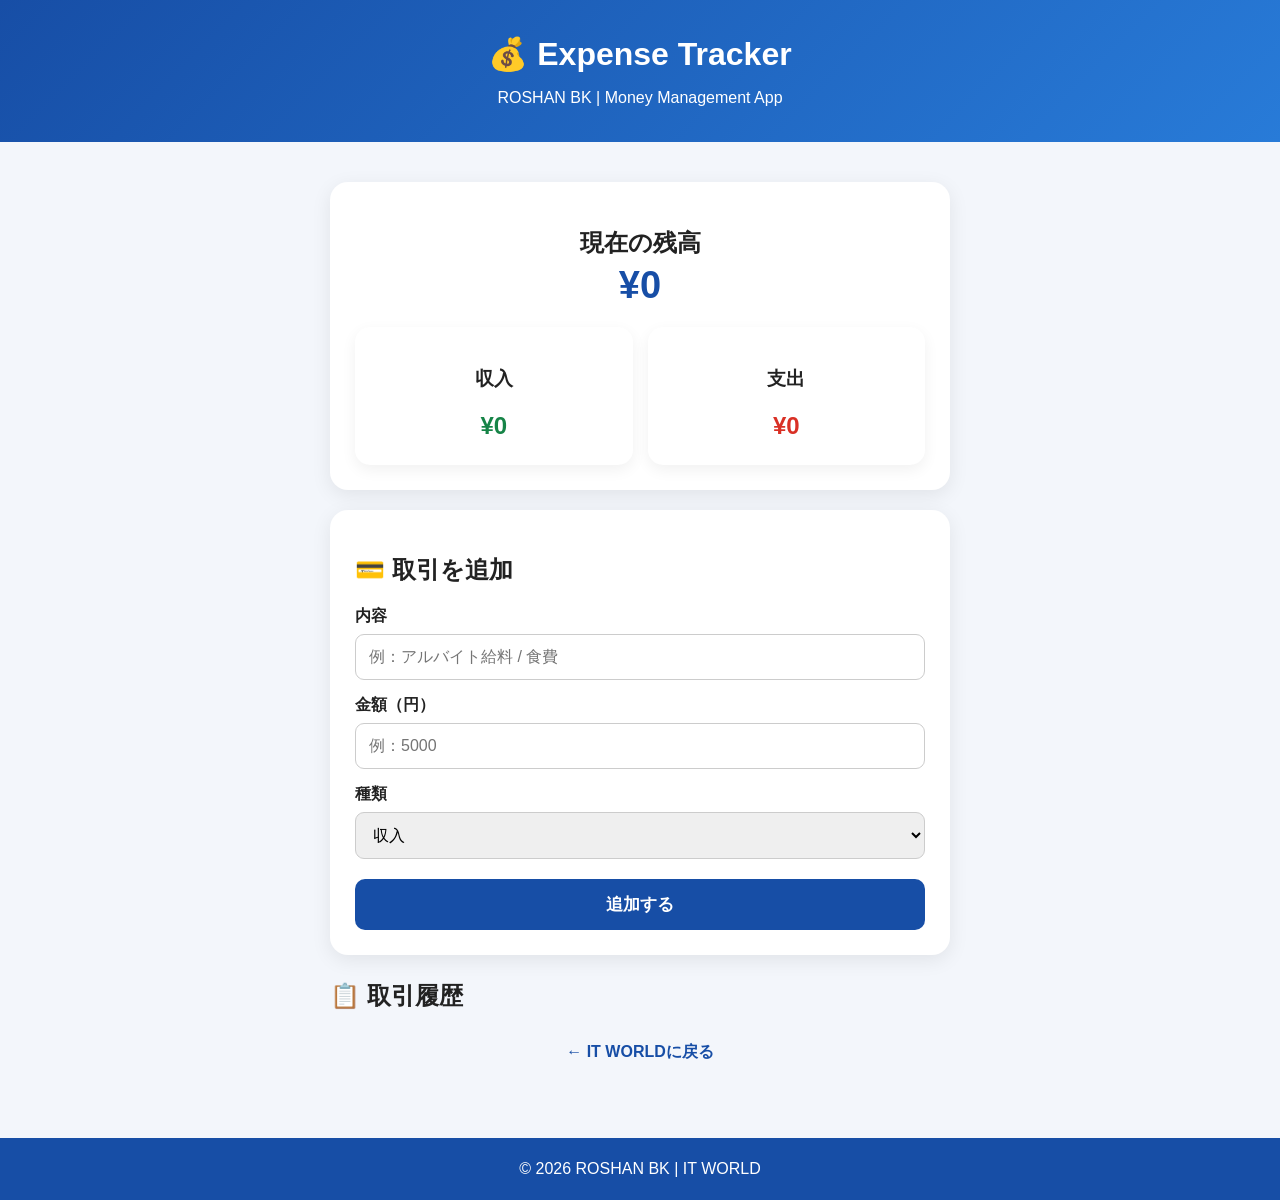
==== expense-tracker.html @ beede7c8 "Create expense-tracker.html" ====
<!DOCTYPE html>
<html lang="ja">
<head>
<meta charset="UTF-8">
<meta name="viewport" content="width=device-width, initial-scale=1.0">

<title>Expense Tracker | ROSHAN BK</title>

<style>
* {
    box-sizing: border-box;
}

body {
    margin: 0;
    font-family: Arial, sans-serif;
    background: #f3f6fb;
    color: #222;
}

header {
    background: linear-gradient(135deg, #174ea6, #287bd8);
    color: white;
    text-align: center;
    padding: 35px 15px;
}

header h1 {
    margin: 0;
    font-size: 32px;
}

header p {
    margin-bottom: 0;
}

.container {
    max-width: 650px;
    margin: 25px auto;
    padding: 15px;
}

.balance-card {
    background: white;
    padding: 25px;
    border-radius: 18px;
    text-align: center;
    box-shadow: 0 5px 20px rgba(0,0,0,0.08);
}

.balance-card h2 {
    margin-bottom: 5px;
}

#balance {
    font-size: 38px;
    font-weight: bold;
    color: #174ea6;
}

.summary {
    display: grid;
    grid-template-columns: 1fr 1fr;
    gap: 15px;
    margin-top: 20px;
}

.summary-box {
    background: white;
    padding: 20px 10px;
    border-radius: 15px;
    text-align: center;
    box-shadow: 0 5px 15px rgba(0,0,0,0.06);
}

.income {
    color: #168447;
}

.expense {
    color: #d93025;
}

.form-card {
    background: white;
    margin-top: 20px;
    padding: 25px;
    border-radius: 18px;
    box-shadow: 0 5px 20px rgba(0,0,0,0.08);
}

label {
    display: block;
    margin-top: 15px;
    margin-bottom: 7px;
    font-weight: bold;
}

input,
select {
    width: 100%;
    padding: 13px;
    border: 1px solid #ccc;
    border-radius: 9px;
    font-size: 16px;
}

button {
    width: 100%;
    margin-top: 20px;
    padding: 14px;
    border: none;
    border-radius: 10px;
    background: #174ea6;
    color: white;
    font-size: 17px;
    font-weight: bold;
    cursor: pointer;
}

button:hover {
    opacity: 0.9;
}

.history {
    margin-top: 25px;
}

.transaction {
    background: white;
    margin-bottom: 10px;
    padding: 15px;
    border-radius: 12px;
    display: flex;
    align-items: center;
    justify-content: space-between;
    box-shadow: 0 3px 10px rgba(0,0,0,0.06);
}

.transaction-info {
    flex: 1;
}

.transaction-info strong {
    display: block;
}

.transaction-info small {
    color: #777;
}

.amount-income {
    color: #168447;
    font-weight: bold;
}

.amount-expense {
    color: #d93025;
    font-weight: bold;
}

.delete-btn {
    width: auto;
    margin: 0 0 0 12px;
    padding: 7px 10px;
    background: #d93025;
}

.back {
    display: block;
    text-align: center;
    margin: 30px 0;
    text-decoration: none;
    color: #174ea6;
    font-weight: bold;
}

footer {
    background: #174ea6;
    color: white;
    text-align: center;
    padding: 22px;
    margin-top: 30px;
}

@media(max-width:600px) {
    header h1 {
        font-size: 27px;
    }

    #balance {
        font-size: 32px;
    }
}
</style>
</head>

<body>

<header>
    <h1>💰 Expense Tracker</h1>
    <p>ROSHAN BK | Money Management App</p>
</header>

<div class="container">

    <div class="balance-card">
        <h2>現在の残高</h2>
        <div id="balance">¥0</div>

        <div class="summary">
            <div class="summary-box">
                <h3>収入</h3>
                <h2 class="income" id="income">¥0</h2>
            </div>

            <div class="summary-box">
                <h3>支出</h3>
                <h2 class="expense" id="expense">¥0</h2>
            </div>
        </div>
    </div>

    <div class="form-card">

        <h2>💳 取引を追加</h2>

        <label>内容</label>
        <input
            type="text"
            id="description"
            placeholder="例：アルバイト給料 / 食費">

        <label>金額（円）</label>
        <input
            type="number"
            id="amount"
            min="1"
            placeholder="例：5000">

        <label>種類</label>

        <select id="type">
            <option value="income">収入</option>
            <option value="expense">支出</option>
        </select>

        <button onclick="addTransaction()">
            追加する
        </button>

    </div>

    <div class="history">

        <h2>📋 取引履歴</h2>

        <div id="transactionList"></div>

    </div>

    <a href="index.html" class="back">
        ← IT WORLDに戻る
    </a>

</div>

<footer>
    © 2026 ROSHAN BK | IT WORLD
</footer>

<script>

let transactions =
JSON.parse(localStorage.getItem("transactions")) || [];

function saveData() {
    localStorage.setItem(
        "transactions",
        JSON.stringify(transactions)
    );
}

function addTransaction() {

    const description =
        document.getElementById("description").value.trim();

    const amount =
        Number(document.getElementById("amount").
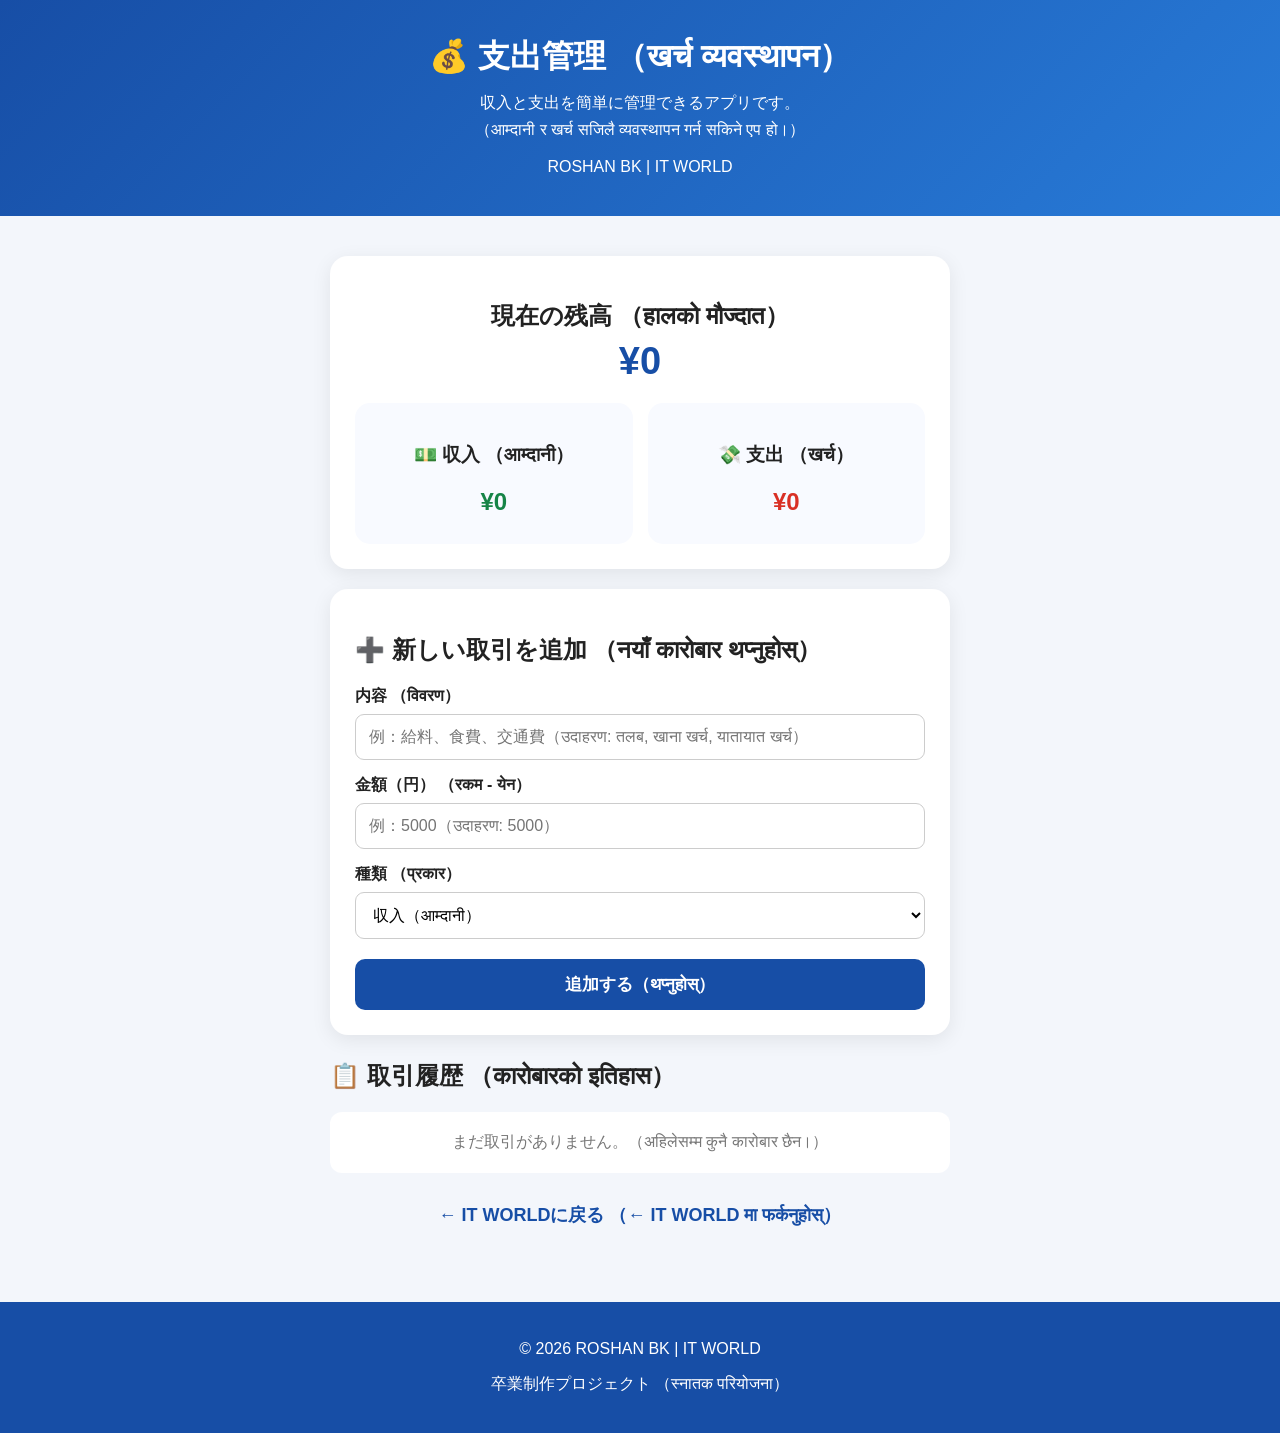
==== commit c50827e6: "Localize expense tracker to Japanese and Nepali Updated the HTML structure and text for the expense " ====
--- a/expense-tracker.html
+++ b/expense-tracker.html
@@ -1,290 +1,675 @@
 <!DOCTYPE html>
 <html lang="ja">
 <head>
-<meta charset="UTF-8">
-<meta name="viewport" content="width=device-width, initial-scale=1.0">
-
-<title>Expense Tracker | ROSHAN BK</title>
-
-<style>
-* {
-    box-sizing: border-box;
-}
-
-body {
-    margin: 0;
-    font-family: Arial, sans-serif;
-    background: #f3f6fb;
-    color: #222;
-}
-
-header {
-    background: linear-gradient(135deg, #174ea6, #287bd8);
-    color: white;
-    text-align: center;
-    padding: 35px 15px;
-}
-
-header h1 {
-    margin: 0;
-    font-size: 32px;
-}
-
-header p {
-    margin-bottom: 0;
-}
-
-.container {
-    max-width: 650px;
-    margin: 25px auto;
-    padding: 15px;
-}
-
-.balance-card {
-    background: white;
-    padding: 25px;
-    border-radius: 18px;
-    text-align: center;
-    box-shadow: 0 5px 20px rgba(0,0,0,0.08);
-}
-
-.balance-card h2 {
-    margin-bottom: 5px;
-}
-
-#balance {
-    font-size: 38px;
-    font-weight: bold;
-    color: #174ea6;
-}
-
-.summary {
-    display: grid;
-    grid-template-columns: 1fr 1fr;
-    gap: 15px;
-    margin-top: 20px;
-}
-
-.summary-box {
-    background: white;
-    padding: 20px 10px;
-    border-radius: 15px;
-    text-align: center;
-    box-shadow: 0 5px 15px rgba(0,0,0,0.06);
-}
-
-.income {
-    color: #168447;
-}
-
-.expense {
-    color: #d93025;
-}
-
-.form-card {
-    background: white;
-    margin-top: 20px;
-    padding: 25px;
-    border-radius: 18px;
-    box-shadow: 0 5px 20px rgba(0,0,0,0.08);
-}
-
-label {
-    display: block;
-    margin-top: 15px;
-    margin-bottom: 7px;
-    font-weight: bold;
-}
-
-input,
-select {
-    width: 100%;
-    padding: 13px;
-    border: 1px solid #ccc;
-    border-radius: 9px;
-    font-size: 16px;
-}
-
-button {
-    width: 100%;
-    margin-top: 20px;
-    padding: 14px;
-    border: none;
-    border-radius: 10px;
-    background: #174ea6;
-    color: white;
-    font-size: 17px;
-    font-weight: bold;
-    cursor: pointer;
-}
-
-button:hover {
-    opacity: 0.9;
-}
-
-.history {
-    margin-top: 25px;
-}
-
-.transaction {
-    background: white;
-    margin-bottom: 10px;
-    padding: 15px;
-    border-radius: 12px;
-    display: flex;
-    align-items: center;
-    justify-content: space-between;
-    box-shadow: 0 3px 10px rgba(0,0,0,0.06);
-}
-
-.transaction-info {
-    flex: 1;
-}
-
-.transaction-info strong {
-    display: block;
-}
-
-.transaction-info small {
-    color: #777;
-}
-
-.amount-income {
-    color: #168447;
-    font-weight: bold;
-}
-
-.amount-expense {
-    color: #d93025;
-    font-weight: bold;
-}
-
-.delete-btn {
-    width: auto;
-    margin: 0 0 0 12px;
-    padding: 7px 10px;
-    background: #d93025;
-}
-
-.back {
-    display: block;
-    text-align: center;
-    margin: 30px 0;
-    text-decoration: none;
-    color: #174ea6;
-    font-weight: bold;
-}
-
-footer {
-    background: #174ea6;
-    color: white;
-    text-align: center;
-    padding: 22px;
-    margin-top: 30px;
-}
-
-@media(max-width:600px) {
-    header h1 {
-        font-size: 27px;
-    }
-
-    #balance {
-        font-size: 32px;
-    }
-}
-</style>
+    <meta charset="UTF-8">
+    <meta name="viewport" content="width=device-width, initial-scale=1.0">
+
+    <title>支出管理（खर्च व्यवस्थापन）| ROSHAN BK</title>
+
+    <style>
+        * {
+            box-sizing: border-box;
+        }
+
+        body {
+            margin: 0;
+            font-family: Arial, "Noto Sans JP", sans-serif;
+            background: #f3f6fb;
+            color: #222;
+        }
+
+        header {
+            background: linear-gradient(135deg, #174ea6, #287bd8);
+            color: white;
+            text-align: center;
+            padding: 35px 15px;
+        }
+
+        header h1 {
+            margin: 0;
+            font-size: 32px;
+        }
+
+        header p {
+            margin: 10px 0 0;
+            line-height: 1.7;
+        }
+
+        .container {
+            max-width: 650px;
+            margin: 25px auto;
+            padding: 15px;
+        }
+
+        .balance-card {
+            background: white;
+            padding: 25px;
+            border-radius: 18px;
+            text-align: center;
+            box-shadow: 0 5px 20px rgba(0,0,0,0.08);
+        }
+
+        .balance-card h2 {
+            margin-bottom: 8px;
+        }
+
+        #balance {
+            font-size: 38px;
+            font-weight: bold;
+            color: #174ea6;
+        }
+
+        .summary {
+            display: grid;
+            grid-template-columns: 1fr 1fr;
+            gap: 15px;
+            margin-top: 20px;
+        }
+
+        .summary-box {
+            background: #f8faff;
+            padding: 20px 10px;
+            border-radius: 15px;
+        }
+
+        .income {
+            color: #168447;
+        }
+
+        .expense {
+            color: #d93025;
+        }
+
+        .form-card {
+            background: white;
+            margin-top: 20px;
+            padding: 25px;
+            border-radius: 18px;
+            box-shadow: 0 5px 20px rgba(0,0,0,0.08);
+        }
+
+        label {
+            display: block;
+            margin-top: 15px;
+            margin-bottom: 7px;
+            font-weight: bold;
+        }
+
+        input,
+        select {
+            width: 100%;
+            padding: 13px;
+            border: 1px solid #ccc;
+            border-radius: 9px;
+            font-size: 16px;
+            background: white;
+        }
+
+        .add-button {
+            width: 100%;
+            margin-top: 20px;
+            padding: 14px;
+            border: none;
+            border-radius: 10px;
+            background: #174ea6;
+            color: white;
+            font-size: 17px;
+            font-weight: bold;
+            cursor: pointer;
+        }
+
+        .add-button:hover {
+            opacity: 0.9;
+        }
+
+        .history {
+            margin-top: 25px;
+        }
+
+        .transaction {
+            background: white;
+            margin-bottom: 10px;
+            padding: 15px;
+            border-radius: 12px;
+            display: flex;
+            align-items: center;
+            gap: 10px;
+            box-shadow: 0 3px 10px rgba(0,0,0,0.06);
+        }
+
+        .transaction-info {
+            flex: 1;
+            min-width: 0;
+        }
+
+        .transaction-info strong {
+            display: block;
+            word-break: break-word;
+        }
+
+        .transaction-info small {
+            color: #777;
+        }
+
+        .amount-income {
+            color: #168447;
+            font-weight: bold;
+        }
+
+        .amount-expense {
+            color: #d93025;
+            font-weight: bold;
+        }
+
+        .delete-btn {
+            border: none;
+            border-radius: 7px;
+            padding: 7px 9px;
+            background: #d93025;
+            color: white;
+            cursor: pointer;
+        }
+
+        .empty-message {
+            background: white;
+            padding: 20px;
+            text-align: center;
+            border-radius: 12px;
+            color: #777;
+        }
+
+        .back {
+            display: block;
+            text-align: center;
+            margin: 30px 0;
+            text-decoration: none;
+            color: #174ea6;
+            font-weight: bold;
+            font-size: 18px;
+        }
+
+        footer {
+            background: #174ea6;
+            color: white;
+            text-align: center;
+            padding: 22px;
+            margin-top: 30px;
+        }
+
+        @media (max-width: 600px) {
+            header h1 {
+                font-size: 26px;
+            }
+
+            #balance {
+                font-size: 32px;
+            }
+
+            .container {
+                padding: 10px;
+            }
+
+            .summary {
+                gap: 10px;
+            }
+
+            .summary-box {
+                padding: 15px 5px;
+            }
+
+            .summary-box h3 {
+                font-size: 15px;
+            }
+
+            .transaction {
+                flex-wrap: wrap;
+            }
+        }
+    </style>
 </head>
 
 <body>
 
 <header>
-    <h1>💰 Expense Tracker</h1>
-    <p>ROSHAN BK | Money Management App</p>
+    <h1>
+        💰 支出管理
+        （खर्च व्यवस्थापन）
+    </h1>
+
+    <p>
+        収入と支出を簡単に管理できるアプリです。<br>
+        （आम्दानी र खर्च सजिलै व्यवस्थापन गर्न सकिने एप हो।）
+    </p>
+
+    <p>ROSHAN BK | IT WORLD</p>
 </header>
 
-<div class="container">
-
-    <div class="balance-card">
-        <h2>現在の残高</h2>
+
+<main class="container">
+
+    <!-- Balance -->
+    <section class="balance-card">
+
+        <h2>
+            現在の残高
+            （हालको मौज्दात）
+        </h2>
+
         <div id="balance">¥0</div>
 
+
         <div class="summary">
+
             <div class="summary-box">
-                <h3>収入</h3>
-                <h2 class="income" id="income">¥0</h2>
+                <h3>
+                    💵 収入
+                    （आम्दानी）
+                </h3>
+
+                <h2 class="income" id="income">
+                    ¥0
+                </h2>
             </div>
 
+
             <div class="summary-box">
-                <h3>支出</h3>
-                <h2 class="expense" id="expense">¥0</h2>
+                <h3>
+                    💸 支出
+                    （खर्च）
+                </h3>
+
+                <h2 class="expense" id="expense">
+                    ¥0
+                </h2>
             </div>
+
         </div>
-    </div>
-
-    <div class="form-card">
-
-        <h2>💳 取引を追加</h2>
-
-        <label>内容</label>
+
+    </section>
+
+
+    <!-- Add Transaction -->
+    <section class="form-card">
+
+        <h2>
+            ➕ 新しい取引を追加
+            （नयाँ कारोबार थप्नुहोस्）
+        </h2>
+
+
+        <label for="description">
+            内容
+            （विवरण）
+        </label>
+
         <input
             type="text"
             id="description"
-            placeholder="例：アルバイト給料 / 食費">
-
-        <label>金額（円）</label>
+            placeholder="例：給料、食費、交通費（उदाहरण: तलब, खाना खर्च, यातायात खर्च）"
+        >
+
+
+        <label for="amount">
+            金額（円）
+            （रकम - येन）
+        </label>
+
         <input
             type="number"
             id="amount"
             min="1"
-            placeholder="例：5000">
-
-        <label>種類</label>
+            placeholder="例：5000（उदाहरण: 5000）"
+        >
+
+
+        <label for="type">
+            種類
+            （प्रकार）
+        </label>
 
         <select id="type">
-            <option value="income">収入</option>
-            <option value="expense">支出</option>
+
+            <option value="income">
+                収入（आम्दानी）
+            </option>
+
+            <option value="expense">
+                支出（खर्च）
+            </option>
+
         </select>
 
-        <button onclick="addTransaction()">
-            追加する
+
+        <button
+            type="button"
+            class="add-button"
+            onclick="addTransaction()"
+        >
+            追加する（थप्नुहोस्）
         </button>
 
-    </div>
-
-    <div class="history">
-
-        <h2>📋 取引履歴</h2>
+    </section>
+
+
+    <!-- History -->
+    <section class="history">
+
+        <h2>
+            📋 取引履歴
+            （कारोबारको इतिहास）
+        </h2>
 
         <div id="transactionList"></div>
 
-    </div>
+    </section>
+
 
     <a href="index.html" class="back">
         ← IT WORLDに戻る
+        （← IT WORLD मा फर्कनुहोस्）
     </a>
 
-</div>
+</main>
+
 
 <footer>
-    © 2026 ROSHAN BK | IT WORLD
+    <p>© 2026 ROSHAN BK | IT WORLD</p>
+
+    <p>
+        卒業制作プロジェクト
+        （स्नातक परियोजना）
+    </p>
 </footer>
 
+
 <script>
 
-let transactions =
-JSON.parse(localStorage.getItem("transactions")) || [];
-
-function saveData() {
-    localStorage.setItem(
-        "transactions",
-        JSON.stringify(transactions)
-    );
-}
-
-function addTransaction() {
-
-    const description =
-        document.getElementById("description").value.trim();
-
-    const amount =
-        Number(document.getElementById("amount").
+    // 保存されたデータを読み込む
+    // (सेभ गरिएको डाटा लोड गर्ने)
+    let transactions =
+        JSON.parse(localStorage.getItem("transactions")) || [];
+
+
+    // データを保存する
+    // (डाटा सेभ गर्ने)
+    function saveData() {
+
+        localStorage.setItem(
+            "transactions",
+            JSON.stringify(transactions)
+        );
+
+    }
+
+
+    // 新しい取引を追加する
+    // (नयाँ कारोबार थप्ने)
+    function addTransaction() {
+
+        const description =
+            document
+                .getElementById("description")
+                .value
+                .trim();
+
+
+        const amount =
+            Number(
+                document
+                    .getElementById("amount")
+                    .value
+            );
+
+
+        const type =
+            document
+                .getElementById("type")
+                .value;
+
+
+        // 入力チェック
+        // (भरेको जानकारी जाँच गर्ने)
+        if (description === "" || amount <= 0) {
+
+            alert(
+                "内容と金額を正しく入力してください。\n" +
+                "（कृपया विवरण र रकम सही रूपमा भर्नुहोस्।）"
+            );
+
+            return;
+        }
+
+
+        const transaction = {
+
+            id: Date.now(),
+
+            description: description,
+
+            amount: amount,
+
+            type: type,
+
+            date: new Date().toLocaleDateString("ja-JP")
+
+        };
+
+
+        transactions.push(transaction);
+
+
+        saveData();
+
+        updateApp();
+
+
+        // 入力欄を空にする
+        // (इनपुट खाली गर्ने)
+        document
+            .getElementById("description")
+            .value = "";
+
+
+        document
+            .getElementById("amount")
+            .value = "";
+
+    }
+
+
+    // 取引を削除する
+    // (कारोबार हटाउने)
+    function deleteTransaction(id) {
+
+        const answer = confirm(
+            "この取引を削除しますか？\n" +
+            "（के तपाईं यो कारोबार हटाउन चाहनुहुन्छ?）"
+        );
+
+
+        if (!answer) {
+            return;
+        }
+
+
+        transactions =
+            transactions.filter(
+                item => item.id !== id
+            );
+
+
+        saveData();
+
+        updateApp();
+
+    }
+
+
+    // 画面を更新する
+    // (स्क्रिन अपडेट गर्ने)
+    function updateApp() {
+
+        const list =
+            document.getElementById("transactionList");
+
+
+        list.innerHTML = "";
+
+
+        let totalIncome = 0;
+        let totalExpense = 0;
+
+
+        // データがない場合
+        // (कुनै डाटा नभएको अवस्थामा)
+        if (transactions.length === 0) {
+
+            const empty =
+                document.createElement("div");
+
+
+            empty.className = "empty-message";
+
+
+            empty.textContent =
+                "まだ取引がありません。（अहिलेसम्म कुनै कारोबार छैन।）";
+
+
+            list.appendChild(empty);
+
+        }
+
+
+        transactions.forEach(item => {
+
+
+            if (item.type === "income") {
+
+                totalIncome += item.amount;
+
+            } else {
+
+                totalExpense += item.amount;
+
+            }
+
+
+            const div =
+                document.createElement("div");
+
+
+            div.className = "transaction";
+
+
+            const info =
+                document.createElement("div");
+
+
+            info.className =
+                "transaction-info";
+
+
+            const title =
+                document.createElement("strong");
+
+
+            title.textContent =
+                item.description;
+
+
+            const date =
+                document.createElement("small");
+
+
+            date.textContent =
+                "日付（मिति）: " + item.date;
+
+
+            info.appendChild(title);
+
+            info.appendChild(date);
+
+
+            const amountText =
+                document.createElement("span");
+
+
+            amountText.className =
+                item.type === "income"
+                    ? "amount-income"
+                    : "amount-expense";
+
+
+            amountText.textContent =
+                (item.type === "income" ? "+" : "-")
+                +
+                "¥"
+                +
+                item.amount.toLocaleString();
+
+
+            const deleteButton =
+                document.createElement("button");
+
+
+            deleteButton.className =
+                "delete-btn";
+
+
+            deleteButton.textContent =
+                "削除（हटाउनुहोस्）";
+
+
+            deleteButton.onclick =
+                function () {
+
+                    deleteTransaction(item.id);
+
+                };
+
+
+            div.appendChild(info);
+
+            div.appendChild(amountText);
+
+            div.appendChild(deleteButton);
+
+            list.appendChild(div);
+
+        });
+
+
+        // 残高を計算する
+        // (मौज्दात गणना गर्ने)
+        const balance =
+            totalIncome - totalExpense;
+
+
+        document
+            .getElementById("income")
+            .textContent =
+            "¥" + totalIncome.toLocaleString();
+
+
+        document
+            .getElementById("expense")
+            .textContent =
+            "¥" + totalExpense.toLocaleString();
+
+
+        document
+            .getElementById("balance")
+            .textContent =
+            "¥" + balance.toLocaleString();
+
+    }
+
+
+    // ページを開いた時に表示する
+    // (पेज खोल्दा डाटा देखाउने)
+    updateApp();
+
+</script>
+
+</body>
+</html>
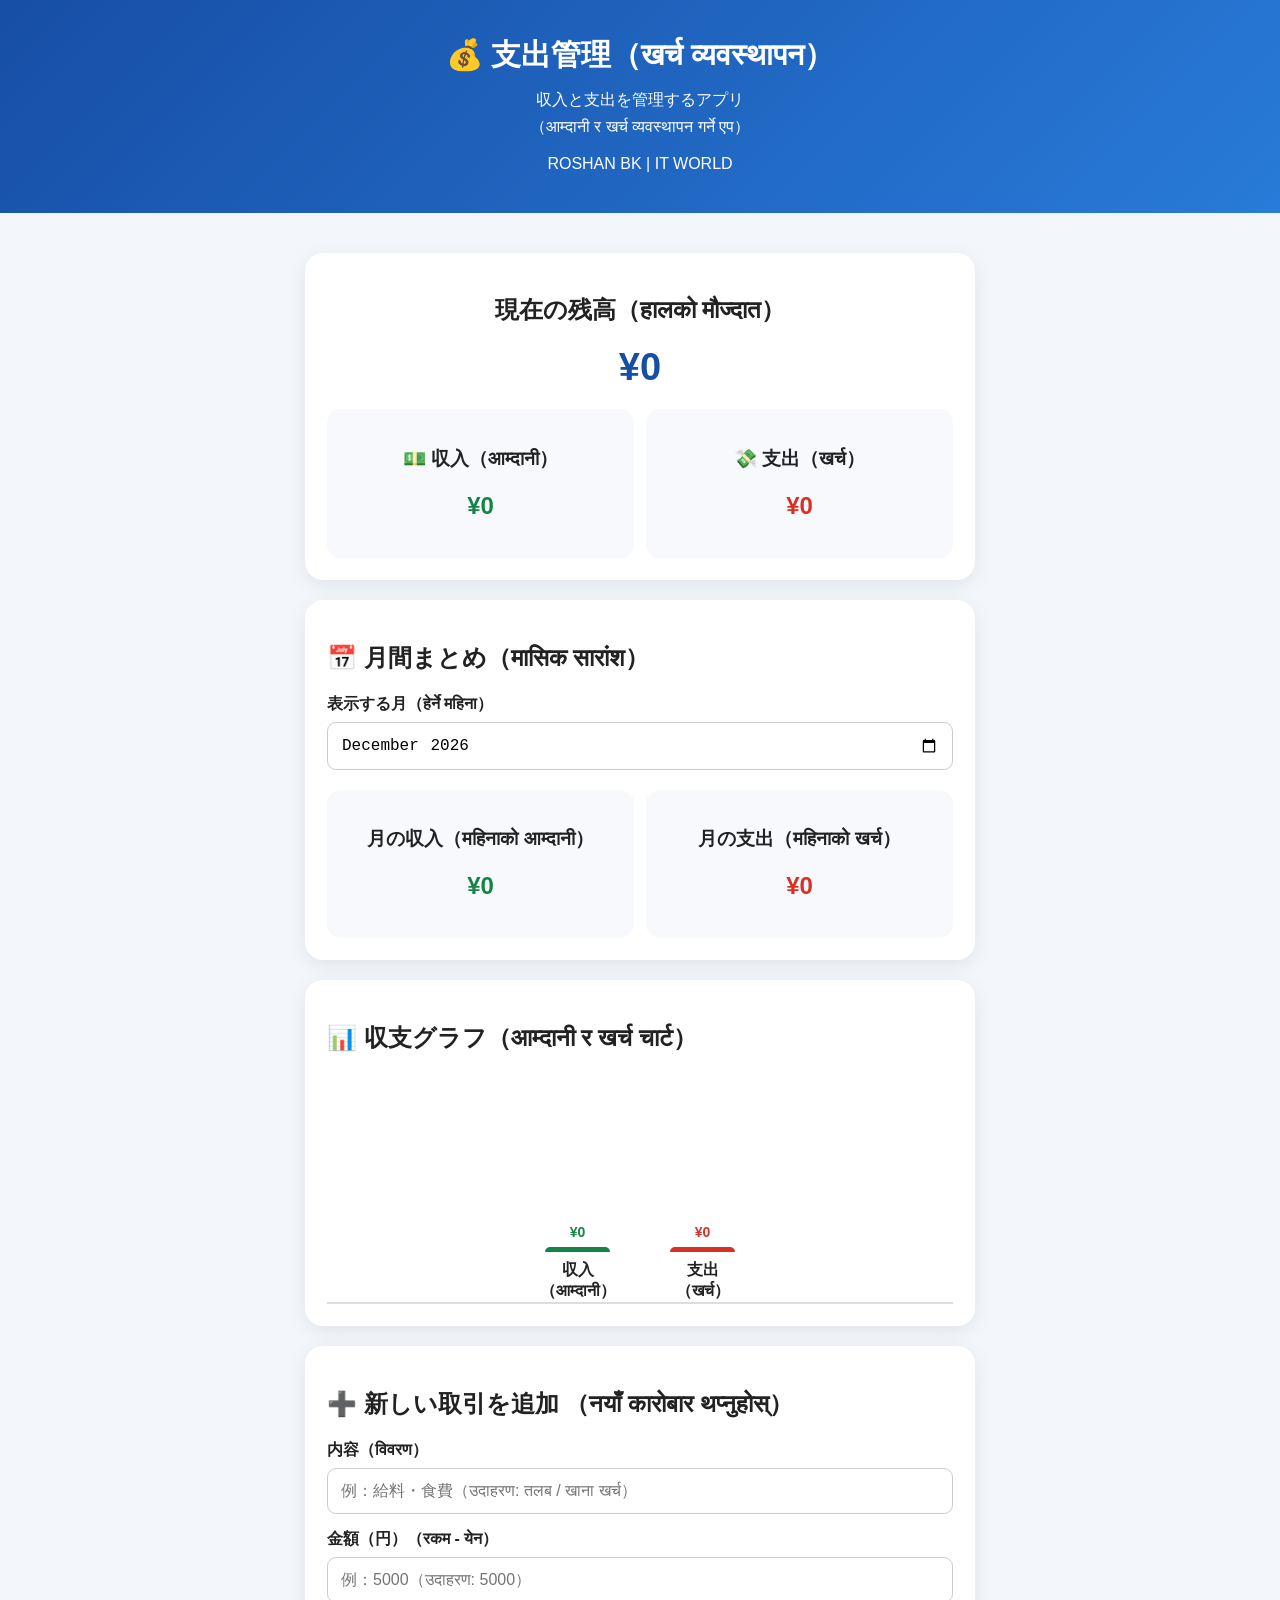
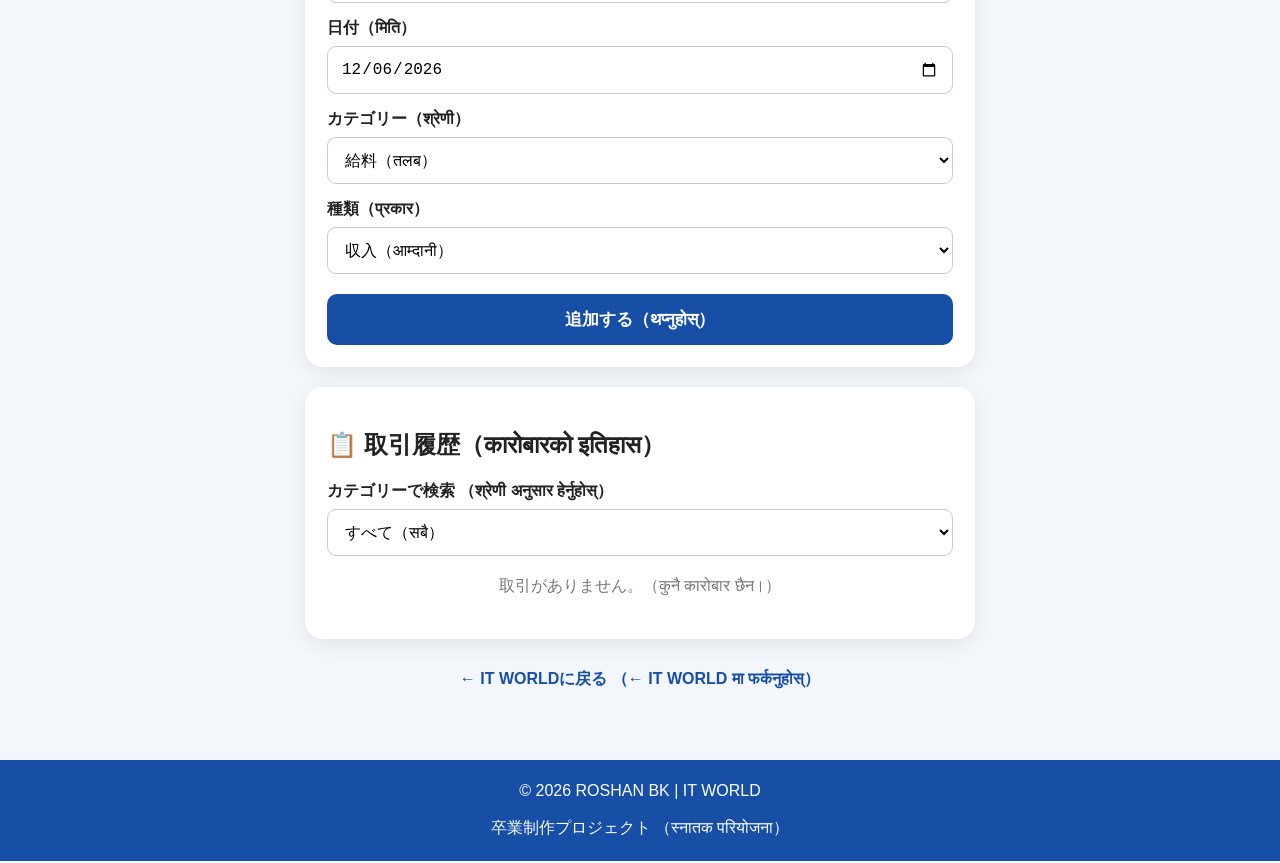
==== commit cb14f24d: "Refactor expense-tracker.html for clarity and style Refactor HTML structure and styles for better re" ====
--- a/expense-tracker.html
+++ b/expense-tracker.html
@@ -1,673 +1,1073 @@
 <!DOCTYPE html>
 <html lang="ja">
 <head>
-    <meta charset="UTF-8">
-    <meta name="viewport" content="width=device-width, initial-scale=1.0">
-
-    <title>支出管理（खर्च व्यवस्थापन）| ROSHAN BK</title>
-
-    <style>
-        * {
-            box-sizing: border-box;
-        }
-
-        body {
-            margin: 0;
-            font-family: Arial, "Noto Sans JP", sans-serif;
-            background: #f3f6fb;
-            color: #222;
-        }
-
-        header {
-            background: linear-gradient(135deg, #174ea6, #287bd8);
-            color: white;
-            text-align: center;
-            padding: 35px 15px;
-        }
-
-        header h1 {
-            margin: 0;
-            font-size: 32px;
-        }
-
-        header p {
-            margin: 10px 0 0;
-            line-height: 1.7;
-        }
-
-        .container {
-            max-width: 650px;
-            margin: 25px auto;
-            padding: 15px;
-        }
-
-        .balance-card {
-            background: white;
-            padding: 25px;
-            border-radius: 18px;
-            text-align: center;
-            box-shadow: 0 5px 20px rgba(0,0,0,0.08);
-        }
-
-        .balance-card h2 {
-            margin-bottom: 8px;
-        }
-
-        #balance {
-            font-size: 38px;
-            font-weight: bold;
-            color: #174ea6;
-        }
-
-        .summary {
-            display: grid;
-            grid-template-columns: 1fr 1fr;
-            gap: 15px;
-            margin-top: 20px;
-        }
-
-        .summary-box {
-            background: #f8faff;
-            padding: 20px 10px;
-            border-radius: 15px;
-        }
-
-        .income {
-            color: #168447;
-        }
-
-        .expense {
-            color: #d93025;
-        }
-
-        .form-card {
-            background: white;
-            margin-top: 20px;
-            padding: 25px;
-            border-radius: 18px;
-            box-shadow: 0 5px 20px rgba(0,0,0,0.08);
-        }
-
-        label {
-            display: block;
-            margin-top: 15px;
-            margin-bottom: 7px;
-            font-weight: bold;
-        }
-
-        input,
-        select {
-            width: 100%;
-            padding: 13px;
-            border: 1px solid #ccc;
-            border-radius: 9px;
-            font-size: 16px;
-            background: white;
-        }
-
-        .add-button {
-            width: 100%;
-            margin-top: 20px;
-            padding: 14px;
-            border: none;
-            border-radius: 10px;
-            background: #174ea6;
-            color: white;
-            font-size: 17px;
-            font-weight: bold;
-            cursor: pointer;
-        }
-
-        .add-button:hover {
-            opacity: 0.9;
-        }
-
-        .history {
-            margin-top: 25px;
-        }
-
-        .transaction {
-            background: white;
-            margin-bottom: 10px;
-            padding: 15px;
-            border-radius: 12px;
-            display: flex;
-            align-items: center;
-            gap: 10px;
-            box-shadow: 0 3px 10px rgba(0,0,0,0.06);
-        }
-
-        .transaction-info {
-            flex: 1;
-            min-width: 0;
-        }
-
-        .transaction-info strong {
-            display: block;
-            word-break: break-word;
-        }
-
-        .transaction-info small {
-            color: #777;
-        }
-
-        .amount-income {
-            color: #168447;
-            font-weight: bold;
-        }
-
-        .amount-expense {
-            color: #d93025;
-            font-weight: bold;
-        }
-
-        .delete-btn {
-            border: none;
-            border-radius: 7px;
-            padding: 7px 9px;
-            background: #d93025;
-            color: white;
-            cursor: pointer;
-        }
-
-        .empty-message {
-            background: white;
-            padding: 20px;
-            text-align: center;
-            border-radius: 12px;
-            color: #777;
-        }
-
-        .back {
-            display: block;
-            text-align: center;
-            margin: 30px 0;
-            text-decoration: none;
-            color: #174ea6;
-            font-weight: bold;
-            font-size: 18px;
-        }
-
-        footer {
-            background: #174ea6;
-            color: white;
-            text-align: center;
-            padding: 22px;
-            margin-top: 30px;
-        }
-
-        @media (max-width: 600px) {
-            header h1 {
-                font-size: 26px;
-            }
-
-            #balance {
-                font-size: 32px;
-            }
-
-            .container {
-                padding: 10px;
-            }
-
-            .summary {
-                gap: 10px;
-            }
-
-            .summary-box {
-                padding: 15px 5px;
-            }
-
-            .summary-box h3 {
-                font-size: 15px;
-            }
-
-            .transaction {
-                flex-wrap: wrap;
-            }
-        }
-    </style>
+<meta charset="UTF-8">
+<meta name="viewport" content="width=device-width, initial-scale=1.0">
+
+<title>支出管理（खर्च व्यवस्थापन）| ROSHAN BK</title>
+
+<style>
+* {
+    box-sizing: border-box;
+}
+
+body {
+    margin: 0;
+    font-family: Arial, "Noto Sans JP", sans-serif;
+    background: #f3f6fb;
+    color: #222;
+}
+
+header {
+    background: linear-gradient(135deg, #174ea6, #287bd8);
+    color: white;
+    text-align: center;
+    padding: 35px 15px;
+}
+
+header h1 {
+    margin: 0;
+    font-size: 30px;
+}
+
+header p {
+    margin: 10px 0 0;
+    line-height: 1.7;
+}
+
+.container {
+    max-width: 700px;
+    margin: 25px auto;
+    padding: 15px;
+}
+
+.card {
+    background: white;
+    padding: 22px;
+    border-radius: 18px;
+    margin-bottom: 20px;
+    box-shadow: 0 5px 20px rgba(0,0,0,0.08);
+}
+
+.balance {
+    text-align: center;
+}
+
+#balance {
+    font-size: 38px;
+    font-weight: bold;
+    color: #174ea6;
+}
+
+.summary {
+    display: grid;
+    grid-template-columns: 1fr 1fr;
+    gap: 12px;
+    margin-top: 20px;
+}
+
+.summary-box {
+    background: #f7f9fd;
+    padding: 18px 8px;
+    border-radius: 14px;
+    text-align: center;
+}
+
+.income {
+    color: #168447;
+}
+
+.expense {
+    color: #d93025;
+}
+
+label {
+    display: block;
+    margin-top: 15px;
+    margin-bottom: 7px;
+    font-weight: bold;
+}
+
+input,
+select {
+    width: 100%;
+    padding: 13px;
+    border: 1px solid #ccc;
+    border-radius: 9px;
+    font-size: 16px;
+    background: white;
+}
+
+.add-btn {
+    width: 100%;
+    border: none;
+    border-radius: 10px;
+    padding: 14px;
+    margin-top: 20px;
+    background: #174ea6;
+    color: white;
+    font-size: 17px;
+    font-weight: bold;
+    cursor: pointer;
+}
+
+.transaction {
+    display: flex;
+    align-items: center;
+    gap: 10px;
+    background: #f8faff;
+    padding: 14px;
+    margin-top: 10px;
+    border-radius: 12px;
+}
+
+.transaction-info {
+    flex: 1;
+    min-width: 0;
+}
+
+.transaction-info strong {
+    display: block;
+    word-break: break-word;
+}
+
+.transaction-info small {
+    display: block;
+    color: #666;
+    margin-top: 4px;
+}
+
+.amount-income {
+    color: #168447;
+    font-weight: bold;
+}
+
+.amount-expense {
+    color: #d93025;
+    font-weight: bold;
+}
+
+.delete-btn {
+    border: none;
+    background: #d93025;
+    color: white;
+    border-radius: 7px;
+    padding: 8px;
+    cursor: pointer;
+}
+
+.empty {
+    text-align: center;
+    color: #777;
+    padding: 20px;
+}
+
+.chart-container {
+    display: flex;
+    align-items: flex-end;
+    justify-content: center;
+    gap: 35px;
+    height: 230px;
+    margin-top: 20px;
+    border-bottom: 2px solid #ddd;
+}
+
+.chart-item {
+    width: 90px;
+    height: 100%;
+    display: flex;
+    flex-direction: column;
+    justify-content: flex-end;
+    align-items: center;
+}
+
+.bar {
+    width: 65px;
+    min-height: 5px;
+    border-radius: 10px 10px 0 0;
+    transition: height 0.3s;
+}
+
+.income-bar {
+    background: #168447;
+}
+
+.expense-bar {
+    background: #d93025;
+}
+
+.chart-value {
+    font-weight: bold;
+    margin-bottom: 7px;
+    font-size: 14px;
+}
+
+.chart-label {
+    margin-top: 8px;
+    font-weight: bold;
+    text-align: center;
+}
+
+.back {
+    display: block;
+    text-align: center;
+    margin: 30px 0;
+    color: #174ea6;
+    text-decoration: none;
+    font-weight: bold;
+}
+
+footer {
+    text-align: center;
+    background: #174ea6;
+    color: white;
+    padding: 22px;
+}
+
+@media(max-width:600px) {
+    header h1 {
+        font-size: 25px;
+    }
+
+    .container {
+        padding: 10px;
+    }
+
+    #balance {
+        font-size: 32px;
+    }
+
+    .transaction {
+        flex-wrap: wrap;
+    }
+
+    .chart-container {
+        gap: 20px;
+    }
+}
+</style>
 </head>
 
 <body>
 
 <header>
-    <h1>
-        💰 支出管理
-        （खर्च व्यवस्थापन）
-    </h1>
-
-    <p>
-        収入と支出を簡単に管理できるアプリです。<br>
-        （आम्दानी र खर्च सजिलै व्यवस्थापन गर्न सकिने एप हो।）
-    </p>
-
-    <p>ROSHAN BK | IT WORLD</p>
+
+<h1>
+💰 支出管理（खर्च व्यवस्थापन）
+</h1>
+
+<p>
+収入と支出を管理するアプリ<br>
+（आम्दानी र खर्च व्यवस्थापन गर्ने एप）
+</p>
+
+<p>
+ROSHAN BK | IT WORLD
+</p>
+
 </header>
 
 
 <main class="container">
 
-    <!-- Balance -->
-    <section class="balance-card">
-
-        <h2>
-            現在の残高
-            （हालको मौज्दात）
-        </h2>
-
-        <div id="balance">¥0</div>
-
-
-        <div class="summary">
-
-            <div class="summary-box">
-                <h3>
-                    💵 収入
-                    （आम्दानी）
-                </h3>
-
-                <h2 class="income" id="income">
-                    ¥0
-                </h2>
-            </div>
-
-
-            <div class="summary-box">
-                <h3>
-                    💸 支出
-                    （खर्च）
-                </h3>
-
-                <h2 class="expense" id="expense">
-                    ¥0
-                </h2>
-            </div>
-
-        </div>
-
-    </section>
-
-
-    <!-- Add Transaction -->
-    <section class="form-card">
-
-        <h2>
-            ➕ 新しい取引を追加
-            （नयाँ कारोबार थप्नुहोस्）
-        </h2>
-
-
-        <label for="description">
-            内容
-            （विवरण）
-        </label>
-
-        <input
-            type="text"
-            id="description"
-            placeholder="例：給料、食費、交通費（उदाहरण: तलब, खाना खर्च, यातायात खर्च）"
-        >
-
-
-        <label for="amount">
-            金額（円）
-            （रकम - येन）
-        </label>
-
-        <input
-            type="number"
-            id="amount"
-            min="1"
-            placeholder="例：5000（उदाहरण: 5000）"
-        >
-
-
-        <label for="type">
-            種類
-            （प्रकार）
-        </label>
-
-        <select id="type">
-
-            <option value="income">
-                収入（आम्दानी）
-            </option>
-
-            <option value="expense">
-                支出（खर्च）
-            </option>
-
-        </select>
-
-
-        <button
-            type="button"
-            class="add-button"
-            onclick="addTransaction()"
-        >
-            追加する（थप्नुहोस्）
-        </button>
-
-    </section>
-
-
-    <!-- History -->
-    <section class="history">
-
-        <h2>
-            📋 取引履歴
-            （कारोबारको इतिहास）
-        </h2>
-
-        <div id="transactionList"></div>
-
-    </section>
-
-
-    <a href="index.html" class="back">
-        ← IT WORLDに戻る
-        （← IT WORLD मा फर्कनुहोस्）
-    </a>
+
+<!-- BALANCE -->
+
+<section class="card balance">
+
+<h2>
+現在の残高（हालको मौज्दात）
+</h2>
+
+<div id="balance">¥0</div>
+
+
+<div class="summary">
+
+<div class="summary-box">
+
+<h3>
+💵 収入（आम्दानी）
+</h3>
+
+<h2
+class="income"
+id="income">
+¥0
+</h2>
+
+</div>
+
+
+<div class="summary-box">
+
+<h3>
+💸 支出（खर्च）
+</h3>
+
+<h2
+class="expense"
+id="expense">
+¥0
+</h2>
+
+</div>
+
+</div>
+
+</section>
+
+
+<!-- MONTHLY SUMMARY -->
+
+<section class="card">
+
+<h2>
+📅 月間まとめ（मासिक सारांश）
+</h2>
+
+<label for="monthFilter">
+表示する月（हेर्ने महिना）
+</label>
+
+<input
+type="month"
+id="monthFilter"
+onchange="updateApp()"
+>
+
+<div class="summary">
+
+<div class="summary-box">
+
+<h3>
+月の収入（महिनाको आम्दानी）
+</h3>
+
+<h2
+class="income"
+id="monthlyIncome">
+¥0
+</h2>
+
+</div>
+
+
+<div class="summary-box">
+
+<h3>
+月の支出（महिनाको खर्च）
+</h3>
+
+<h2
+class="expense"
+id="monthlyExpense">
+¥0
+</h2>
+
+</div>
+
+</div>
+
+</section>
+
+
+<!-- CHART -->
+
+<section class="card">
+
+<h2>
+📊 収支グラフ（आम्दानी र खर्च चार्ट）
+</h2>
+
+<div class="chart-container">
+
+<div class="chart-item">
+
+<div
+class="chart-value income"
+id="incomeChartValue">
+¥0
+</div>
+
+<div
+class="bar income-bar"
+id="incomeBar">
+</div>
+
+<div class="chart-label">
+収入<br>（आम्दानी）
+</div>
+
+</div>
+
+
+<div class="chart-item">
+
+<div
+class="chart-value expense"
+id="expenseChartValue">
+¥0
+</div>
+
+<div
+class="bar expense-bar"
+id="expenseBar">
+</div>
+
+<div class="chart-label">
+支出<br>（खर्च）
+</div>
+
+</div>
+
+</div>
+
+</section>
+
+
+<!-- ADD TRANSACTION -->
+
+<section class="card">
+
+<h2>
+➕ 新しい取引を追加
+（नयाँ कारोबार थप्नुहोस्）
+</h2>
+
+
+<label for="description">
+内容（विवरण）
+</label>
+
+<input
+type="text"
+id="description"
+placeholder="例：給料・食費（उदाहरण: तलब / खाना खर्च）"
+>
+
+
+<label for="amount">
+金額（円）（रकम - येन）
+</label>
+
+<input
+type="number"
+id="amount"
+min="1"
+placeholder="例：5000（उदाहरण: 5000）"
+>
+
+
+<label for="date">
+日付（मिति）
+</label>
+
+<input
+type="date"
+id="date"
+>
+
+
+<label for="category">
+カテゴリー（श्रेणी）
+</label>
+
+<select id="category">
+
+<option value="給料">
+給料（तलब）
+</option>
+
+<option value="食費">
+食費（खाना खर्च）
+</option>
+
+<option value="交通費">
+交通費（यातायात खर्च）
+</option>
+
+<option value="家賃">
+家賃（घर भाडा）
+</option>
+
+<option value="買い物">
+買い物（किनमेल）
+</option>
+
+<option value="電気・ガス">
+電気・ガス（बिजुली / ग्यास）
+</option>
+
+<option value="その他">
+その他（अन्य）
+</option>
+
+</select>
+
+
+<label for="type">
+種類（प्रकार）
+</label>
+
+<select id="type">
+
+<option value="income">
+収入（आम्दानी）
+</option>
+
+<option value="expense">
+支出（खर्च）
+</option>
+
+</select>
+
+
+<button
+class="add-btn"
+onclick="addTransaction()">
+
+追加する（थप्नुहोस्）
+
+</button>
+
+</section>
+
+
+<!-- HISTORY -->
+
+<section class="card">
+
+<h2>
+📋 取引履歴（कारोबारको इतिहास）
+</h2>
+
+
+<label for="categoryFilter">
+カテゴリーで検索
+（श्रेणी अनुसार हेर्नुहोस्）
+</label>
+
+<select
+id="categoryFilter"
+onchange="updateApp()">
+
+<option value="all">
+すべて（सबै）
+</option>
+
+<option value="給料">
+給料（तलब）
+</option>
+
+<option value="食費">
+食費（खाना खर्च）
+</option>
+
+<option value="交通費">
+交通費（यातायात खर्च）
+</option>
+
+<option value="家賃">
+家賃（घर भाडा）
+</option>
+
+<option value="買い物">
+買い物（किनमेल）
+</option>
+
+<option value="電気・ガス">
+電気・ガス（बिजुली / ग्यास）
+</option>
+
+<option value="その他">
+その他（अन्य）
+</option>
+
+</select>
+
+
+<div id="transactionList">
+</div>
+
+</section>
+
+
+<a
+href="index.html"
+class="back">
+
+← IT WORLDに戻る
+（← IT WORLD मा फर्कनुहोस्）
+
+</a>
 
 </main>
 
 
 <footer>
-    <p>© 2026 ROSHAN BK | IT WORLD</p>
-
-    <p>
-        卒業制作プロジェクト
-        （स्नातक परियोजना）
-    </p>
+
+© 2026 ROSHAN BK | IT WORLD
+
+<br><br>
+
+卒業制作プロジェクト
+（स्नातक परियोजना）
+
 </footer>
 
 
 <script>
 
-    // 保存されたデータを読み込む
-    // (सेभ गरिएको डाटा लोड गर्ने)
-    let transactions =
-        JSON.parse(localStorage.getItem("transactions")) || [];
-
-
-    // データを保存する
-    // (डाटा सेभ गर्ने)
-    function saveData() {
-
-        localStorage.setItem(
-            "transactions",
-            JSON.stringify(transactions)
-        );
-
-    }
-
-
-    // 新しい取引を追加する
-    // (नयाँ कारोबार थप्ने)
-    function addTransaction() {
-
-        const description =
-            document
-                .getElementById("description")
-                .value
-                .trim();
-
-
-        const amount =
-            Number(
-                document
-                    .getElementById("amount")
-                    .value
-            );
-
-
-        const type =
-            document
-                .getElementById("type")
-                .value;
-
-
-        // 入力チェック
-        // (भरेको जानकारी जाँच गर्ने)
-        if (description === "" || amount <= 0) {
-
-            alert(
-                "内容と金額を正しく入力してください。\n" +
-                "（कृपया विवरण र रकम सही रूपमा भर्नुहोस्।）"
-            );
-
-            return;
-        }
-
-
-        const transaction = {
-
-            id: Date.now(),
-
-            description: description,
-
-            amount: amount,
-
-            type: type,
-
-            date: new Date().toLocaleDateString("ja-JP")
-
-        };
-
-
-        transactions.push(transaction);
-
-
-        saveData();
-
-        updateApp();
-
-
-        // 入力欄を空にする
-        // (इनपुट खाली गर्ने)
-        document
-            .getElementById("description")
-            .value = "";
-
-
-        document
-            .getElementById("amount")
-            .value = "";
-
-    }
-
-
-    // 取引を削除する
-    // (कारोबार हटाउने)
-    function deleteTransaction(id) {
-
-        const answer = confirm(
-            "この取引を削除しますか？\n" +
-            "（के तपाईं यो कारोबार हटाउन चाहनुहुन्छ?）"
-        );
-
-
-        if (!answer) {
-            return;
-        }
-
-
-        transactions =
-            transactions.filter(
-                item => item.id !== id
-            );
-
-
-        saveData();
-
-        updateApp();
-
-    }
-
-
-    // 画面を更新する
-    // (स्क्रिन अपडेट गर्ने)
-    function updateApp() {
-
-        const list =
-            document.getElementById("transactionList");
-
-
-        list.innerHTML = "";
-
-
-        let totalIncome = 0;
-        let totalExpense = 0;
-
-
-        // データがない場合
-        // (कुनै डाटा नभएको अवस्थामा)
-        if (transactions.length === 0) {
-
-            const empty =
-                document.createElement("div");
-
-
-            empty.className = "empty-message";
-
-
-            empty.textContent =
-                "まだ取引がありません。（अहिलेसम्म कुनै कारोबार छैन।）";
-
-
-            list.appendChild(empty);
-
-        }
-
-
-        transactions.forEach(item => {
-
-
-            if (item.type === "income") {
-
-                totalIncome += item.amount;
-
-            } else {
-
-                totalExpense += item.amount;
-
-            }
-
-
-            const div =
-                document.createElement("div");
-
-
-            div.className = "transaction";
-
-
-            const info =
-                document.createElement("div");
-
-
-            info.className =
-                "transaction-info";
-
-
-            const title =
-                document.createElement("strong");
-
-
-            title.textContent =
-                item.description;
-
-
-            const date =
-                document.createElement("small");
-
-
-            date.textContent =
-                "日付（मिति）: " + item.date;
-
-
-            info.appendChild(title);
-
-            info.appendChild(date);
-
-
-            const amountText =
-                document.createElement("span");
-
-
-            amountText.className =
-                item.type === "income"
-                    ? "amount-income"
-                    : "amount-expense";
-
-
-            amountText.textContent =
-                (item.type === "income" ? "+" : "-")
-                +
-                "¥"
-                +
-                item.amount.toLocaleString();
-
-
-            const deleteButton =
-                document.createElement("button");
-
-
-            deleteButton.className =
-                "delete-btn";
-
-
-            deleteButton.textContent =
-                "削除（हटाउनुहोस्）";
-
-
-            deleteButton.onclick =
-                function () {
-
-                    deleteTransaction(item.id);
-
-                };
-
-
-            div.appendChild(info);
-
-            div.appendChild(amountText);
-
-            div.appendChild(deleteButton);
-
-            list.appendChild(div);
-
-        });
-
-
-        // 残高を計算する
-        // (मौज्दात गणना गर्ने)
-        const balance =
-            totalIncome - totalExpense;
-
-
-        document
-            .getElementById("income")
-            .textContent =
-            "¥" + totalIncome.toLocaleString();
-
-
-        document
-            .getElementById("expense")
-            .textContent =
-            "¥" + totalExpense.toLocaleString();
-
-
-        document
-            .getElementById("balance")
-            .textContent =
-            "¥" + balance.toLocaleString();
-
-    }
-
-
-    // ページを開いた時に表示する
-    // (पेज खोल्दा डाटा देखाउने)
-    updateApp();
+let transactions =
+JSON.parse(
+localStorage.getItem("transactions")
+) || [];
+
+
+/* 今日の日付
+   (आजको मिति) */
+
+document.getElementById("date").value =
+new Date().toISOString().split("T")[0];
+
+
+/* 今月
+   (अहिलेको महिना) */
+
+document.getElementById("monthFilter").value =
+new Date().toISOString().slice(0,7);
+
+
+/* データ保存
+   (डाटा सेभ गर्ने) */
+
+function saveData() {
+
+localStorage.setItem(
+"transactions",
+JSON.stringify(transactions)
+);
+
+}
+
+
+/* 取引追加
+   (कारोबार थप्ने) */
+
+function addTransaction() {
+
+const description =
+document
+.getElementById("description")
+.value
+.trim();
+
+
+const amount =
+Number(
+document
+.getElementById("amount")
+.value
+);
+
+
+const date =
+document
+.getElementById("date")
+.value;
+
+
+const category =
+document
+.getElementById("category")
+.value;
+
+
+const type =
+document
+.getElementById("type")
+.value;
+
+
+if (
+description === "" ||
+amount <= 0 ||
+date === ""
+) {
+
+alert(
+"正しく入力してください。\n" +
+"（कृपया सबै जानकारी सही रूपमा भर्नुहोस्।）"
+);
+
+return;
+
+}
+
+
+const transaction = {
+
+id: Date.now(),
+
+description: description,
+
+amount: amount,
+
+date: date,
+
+category: category,
+
+type: type
+
+};
+
+
+transactions.push(transaction);
+
+
+saveData();
+
+updateApp();
+
+
+document
+.getElementById("description")
+.value = "";
+
+
+document
+.getElementById("amount")
+.value = "";
+
+}
+
+
+/* 削除
+   (हटाउने) */
+
+function deleteTransaction(id) {
+
+const answer =
+confirm(
+"この取引を削除しますか？\n" +
+"（के तपाईं यो कारोबार हटाउन चाहनुहुन्छ?）"
+);
+
+
+if (!answer) {
+return;
+}
+
+
+transactions =
+transactions.filter(
+item => item.id !== id
+);
+
+
+saveData();
+
+updateApp();
+
+}
+
+
+/* 画面更新
+   (स्क्रिन अपडेट गर्ने) */
+
+function updateApp() {
+
+let totalIncome = 0;
+
+let totalExpense = 0;
+
+
+transactions.forEach(item => {
+
+if (item.type === "income") {
+
+totalIncome += Number(item.amount);
+
+} else {
+
+totalExpense += Number(item.amount);
+
+}
+
+});
+
+
+const balance =
+totalIncome - totalExpense;
+
+
+document
+.getElementById("income")
+.textContent =
+"¥" + totalIncome.toLocaleString();
+
+
+document
+.getElementById("expense")
+.textContent =
+"¥" + totalExpense.toLocaleString();
+
+
+document
+.getElementById("balance")
+.textContent =
+"¥" + balance.toLocaleString();
+
+
+
+/* 月間計算
+   (मासिक हिसाब) */
+
+const selectedMonth =
+document
+.getElementById("monthFilter")
+.value;
+
+
+let monthlyIncome = 0;
+
+let monthlyExpense = 0;
+
+
+transactions.forEach(item => {
+
+if (
+item.date &&
+item.date.startsWith(selectedMonth)
+) {
+
+if (item.type === "income") {
+
+monthlyIncome += Number(item.amount);
+
+} else {
+
+monthlyExpense += Number(item.amount);
+
+}
+
+}
+
+});
+
+
+document
+.getElementById("monthlyIncome")
+.textContent =
+"¥" + monthlyIncome.toLocaleString();
+
+
+document
+.getElementById("monthlyExpense")
+.textContent =
+"¥" + monthlyExpense.toLocaleString();
+
+
+
+/* グラフ
+   (चार्ट) */
+
+const maxValue =
+Math.max(
+monthlyIncome,
+monthlyExpense,
+1
+);
+
+
+const incomeHeight =
+(monthlyIncome / maxValue) * 150;
+
+
+const expenseHeight =
+(monthlyExpense / maxValue) * 150;
+
+
+document
+.getElementById("incomeBar")
+.style.height =
+incomeHeight + "px";
+
+
+document
+.getElementById("expenseBar")
+.style.height =
+expenseHeight + "px";
+
+
+document
+.getElementById("incomeChartValue")
+.textContent =
+"¥" + monthlyIncome.toLocaleString();
+
+
+document
+.getElementById("expenseChartValue")
+.textContent =
+"¥" + monthlyExpense.toLocaleString();
+
+
+
+/* 履歴
+   (इतिहास) */
+
+const list =
+document
+.getElementById("transactionList");
+
+
+list.innerHTML = "";
+
+
+const categoryFilter =
+document
+.getElementById("categoryFilter")
+.value;
+
+
+const filteredTransactions =
+transactions.filter(item => {
+
+if (categoryFilter === "all") {
+
+return true;
+
+}
+
+return item.category === categoryFilter;
+
+});
+
+
+if (filteredTransactions.length === 0) {
+
+const empty =
+document.createElement("div");
+
+
+empty.className = "empty";
+
+
+empty.textContent =
+"取引がありません。" +
+"（कुनै कारोबार छैन।）";
+
+
+list.appendChild(empty);
+
+return;
+
+}
+
+
+filteredTransactions
+.slice()
+.reverse()
+.forEach(item => {
+
+
+const div =
+document.createElement("div");
+
+
+div.className =
+"transaction";
+
+
+const info =
+document.createElement("div");
+
+
+info.className =
+"transaction-info";
+
+
+const title =
+document.createElement("strong");
+
+
+title.textContent =
+item.description;
+
+
+const details =
+document.createElement("small");
+
+
+details.textContent =
+"日付（मिति）: "
++ item.date
++ " | "
++ "カテゴリー（श्रेणी）: "
++ (item.category || "その他");
+
+
+info.appendChild(title);
+
+info.appendChild(details);
+
+
+const amount =
+document.createElement("span");
+
+
+amount.className =
+item.type === "income"
+? "amount-income"
+: "amount-expense";
+
+
+amount.textContent =
+(item.type === "income"
+? "+"
+: "-"
+)
++
+"¥"
++
+Number(item.amount).toLocaleString();
+
+
+const deleteButton =
+document.createElement("button");
+
+
+deleteButton.className =
+"delete-btn";
+
+
+deleteButton.textContent =
+"削除（हटाउनुहोस्）";
+
+
+deleteButton.onclick =
+function() {
+
+deleteTransaction(item.id);
+
+};
+
+
+div.appendChild(info);
+
+div.appendChild(amount);
+
+div.appendChild(deleteButton);
+
+list.appendChild(div);
+
+});
+
+}
+
+
+updateApp();
 
 </script>
 
